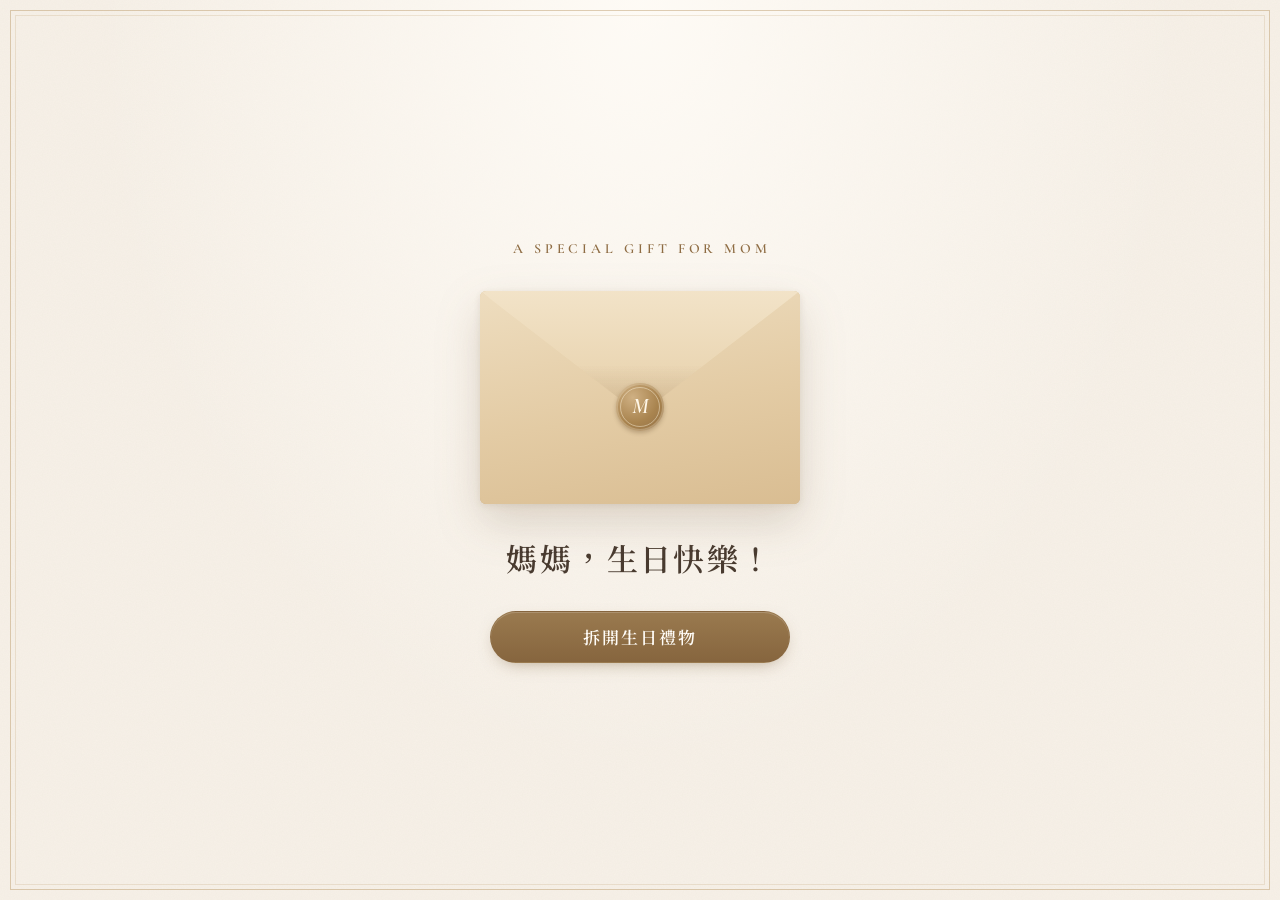
==== index.html @ 08e3bc41 "Mom birthday gift site Co-Authored-By: Claude Opus 5.5 <noreply@anthropic.com>" ====
<!doctype html>
<html lang="zh-Hant-TW">
<head>
  <meta charset="utf-8">
  <meta name="viewport" content="width=device-width, initial-scale=1, viewport-fit=cover">
  <meta name="robots" content="noindex, nofollow">
  <meta name="theme-color" content="#F7F1E8">
  <title>給媽媽的生日禮物</title>
  <meta name="description" content="Steven、Kevin、Nancy 為媽媽準備的生日驚喜，請親手拆開。">
  <meta property="og:type" content="website">
  <meta property="og:title" content="媽媽，生日快樂！">
  <meta property="og:description" content="我們三個準備了一份禮物，請親手拆開。">
  <meta property="og:image" content="https://nancylin071.github.io/mom-birthday-gift/assets/og-cover.png">
  <meta property="og:image:width" content="1200">
  <meta property="og:image:height" content="630">
  <link rel="icon" href="assets/favicon.svg" type="image/svg+xml">
  <link rel="preconnect" href="https://fonts.googleapis.com">
  <link rel="preconnect" href="https://fonts.gstatic.com" crossorigin>
  <link rel="stylesheet" href="https://fonts.googleapis.com/css2?family=Cormorant+Garamond:ital,wght@0,500;0,600;1,500&family=Noto+Serif+TC:wght@400;600;700&display=swap">
  <link rel="stylesheet" href="style.css">
</head>
<body>
  <div class="frame" aria-hidden="true"></div>

  <main class="stage">

    <!-- Scene 1：信封 -->
    <section class="scene scene-envelope is-active" id="scene-envelope" aria-labelledby="t-envelope">
      <p class="eyebrow">A SPECIAL GIFT FOR MOM</p>

      <button type="button" class="envelope" id="envelope" aria-label="拆開生日禮物">
        <span class="env-back"></span>
        <span class="env-letter">
          <span class="env-letter-line">HAPPY BIRTHDAY</span>
          <span class="env-letter-rule"></span>
        </span>
        <span class="env-pocket"></span>
        <span class="env-flap"><span class="env-flap-inner"></span></span>
        <span class="env-seal"><span>M</span></span>
      </button>

      <h1 class="title-zh" id="t-envelope">媽媽，生日快樂！</h1>

      <button type="button" class="btn btn-primary" id="btn-open">拆開生日禮物</button>
    </section>

    <!-- Scene 2：祝福 -->
    <section class="scene scene-letter" id="scene-letter" aria-labelledby="t-letter" hidden>
      <article class="paper letter">
        <span class="corner tl" aria-hidden="true"></span>
        <span class="corner tr" aria-hidden="true"></span>
        <span class="corner bl" aria-hidden="true"></span>
        <span class="corner br" aria-hidden="true"></span>

        <p class="eyebrow small">HAPPY BIRTHDAY</p>
        <h2 class="letter-title" id="t-letter" tabindex="-1">媽媽，生日快樂！</h2>
        <span class="divider" aria-hidden="true"></span>

        <div class="letter-body">
          <p>今年換我們三個來寵妳一下。</p>
          <p><span class="ln">平常總是忙著照顧大家，</span><br><span class="ln">這次也想讓妳好好照顧自己。</span></p>
          <p>不管是想變漂亮，<br>還是想讓自己更健康，<br>都由妳自己決定。</p>
        </div>

        <p class="letter-sign">Steven · Kevin · Nancy</p>
      </article>

      <button type="button" class="btn btn-primary" id="btn-reveal">看看我們準備了什麼</button>
    </section>

    <!-- Scene 3 + 4：禮券 -->
    <section class="scene scene-voucher" id="scene-voucher" aria-labelledby="t-voucher" hidden>
      <article class="paper voucher" id="voucher">
        <span class="voucher-border" aria-hidden="true"></span>
        <span class="corner tl" aria-hidden="true"></span>
        <span class="corner tr" aria-hidden="true"></span>
        <span class="corner bl" aria-hidden="true"></span>
        <span class="corner br" aria-hidden="true"></span>

        <p class="v-en">A GIFT FOR MOM</p>
        <p class="v-occasion">HAPPY BIRTHDAY</p>
        <h2 class="v-title" id="t-voucher" tabindex="-1">媽媽專屬變美基金</h2>

        <p class="v-amount" aria-label="新台幣三萬六千元">
          <span class="v-currency">NT$</span><span class="v-number">36,000</span>
          <span class="v-sheen" aria-hidden="true"></span>
        </p>

        <p class="v-core"><span class="ln">想變漂亮，還是想變健康，</span><br><span class="ln">都由妳決定。</span></p>

        <span class="divider" aria-hidden="true"></span>

        <div class="v-usage">
          <h3>使用方式</h3>
          <p><span class="ln">可用於醫美諮詢、適合的抗老療程、</span><br><span class="ln">專業體重管理，或其他健康保養計畫。</span></p>
          <p><span class="ln">先確認適合的方式，</span><br><span class="ln">再由我們三個負責買單。</span></p>
          <p class="v-nolimit">不限使用日期</p>
        </div>

        <div class="v-sign">
          <p class="v-with">WITH LOVE,</p>
          <p class="v-names">Steven · Kevin · Nancy</p>
        </div>
      </article>

      <div class="actions">
        <button type="button" class="btn btn-primary" id="btn-save">保存生日禮券</button>
        <button type="button" class="btn btn-ghost" id="btn-replay">重新拆一次</button>
      </div>
    </section>
  </main>

  <!-- 保存禮券視窗 -->
  <div class="sheet" id="save-sheet" role="dialog" aria-modal="true" aria-labelledby="t-save" hidden>
    <div class="sheet-backdrop" data-close></div>
    <div class="sheet-panel">
      <h2 class="sheet-title" id="t-save" tabindex="-1">保存生日禮券</h2>
      <p class="sheet-hint" id="save-hint">長按圖片，即可儲存到手機相簿。</p>
      <img class="sheet-img" src="assets/gift-card.png" width="2400" height="1600"
           alt="媽媽專屬變美基金 NT$36,000 生日禮券，Steven、Kevin、Nancy 敬贈">
      <div class="sheet-actions">
        <button type="button" class="btn btn-primary" id="btn-share" hidden>分享或儲存圖片</button>
        <a class="btn btn-ghost" id="btn-download" href="assets/gift-card.png" download="媽媽專屬變美基金-生日禮券.png">下載圖片</a>
        <button type="button" class="btn btn-text" data-close>關閉</button>
      </div>
    </div>
  </div>

  <script src="script.js"></script>
</body>
</html>
---- style.css ----
/* ===== 色票與字型 ===== */
:root {
  --bg: #F7F1E8;
  --paper: #FFFCF7;
  --gold: #B89562;
  --gold-dark: #8E6C43;
  --gold-light: #E6D3B3;
  --text: #493B30;
  --muted: #796A5B;
  --border: #D9C5A8;

  --serif-zh: "Noto Serif TC", "Songti TC", "STSong", "PMingLiU", "MingLiU", serif;
  --serif-en: "Cormorant Garamond", "Didot", "Bodoni 72", "Times New Roman", serif;

  --ease: cubic-bezier(.22, .61, .36, 1);
  --ease-soft: cubic-bezier(.33, 0, .2, 1);

  --gutter: 16px;
  --safe-t: env(safe-area-inset-top, 0px);
  --safe-b: env(safe-area-inset-bottom, 0px);
  --safe-l: env(safe-area-inset-left, 0px);
  --safe-r: env(safe-area-inset-right, 0px);
}

*, *::before, *::after { box-sizing: border-box; }

html { -webkit-text-size-adjust: 100%; text-size-adjust: 100%; }

body {
  margin: 0;
  min-height: 100vh;
  min-height: 100dvh;
  overflow-x: hidden;
  background-color: var(--bg);
  /* 紙張紋理：極淡的雜訊 + 柔光 */
  background-image:
    radial-gradient(ellipse at 50% 0%, rgba(255, 252, 247, .9), rgba(255, 252, 247, 0) 60%),
    url("data:image/svg+xml,%3Csvg xmlns='http://www.w3.org/2000/svg' width='160' height='160'%3E%3Cfilter id='n'%3E%3CfeTurbulence type='fractalNoise' baseFrequency='.85' numOctaves='3' stitchTiles='stitch'/%3E%3CfeColorMatrix values='0 0 0 0 .45 0 0 0 0 .36 0 0 0 0 .25 0 0 0 .06 0'/%3E%3C/filter%3E%3Crect width='100%25' height='100%25' filter='url(%23n)'/%3E%3C/svg%3E");
  color: var(--text);
  font-family: var(--serif-zh);
  line-height: 1.7;
  -webkit-font-smoothing: antialiased;
  -webkit-tap-highlight-color: transparent;
}

p, h1, h2, h3 { margin: 0; }

/* 淡金色外框 */
.frame {
  position: fixed;
  top: calc(var(--safe-t) + 10px);
  bottom: calc(var(--safe-b) + 10px);
  left: calc(var(--safe-l) + 10px);
  right: calc(var(--safe-r) + 10px);
  border: 1px solid rgba(184, 149, 98, .45);
  pointer-events: none;
  z-index: 0;
}
.frame::after {
  content: "";
  position: absolute;
  inset: 4px;
  border: 1px solid rgba(184, 149, 98, .2);
}

/* ===== 舞台與場景 ===== */
.stage {
  position: relative;
  z-index: 1;
  min-height: 100vh;
  min-height: 100dvh;
  display: grid;
  place-items: center;
  padding:
    calc(var(--safe-t) + 40px)
    calc(var(--safe-r) + var(--gutter) + 6px)
    calc(var(--safe-b) + 40px)
    calc(var(--safe-l) + var(--gutter) + 6px);
}

.scene {
  width: 100%;
  max-width: 400px;
  display: flex;
  flex-direction: column;
  align-items: center;
  text-align: center;
  opacity: 0;
  transform: translateY(14px);
  transition: opacity .6s var(--ease), transform .7s var(--ease);
}
.scene.is-active { opacity: 1; transform: none; }
.scene[hidden] { display: none; }

/* ===== 文字元素 ===== */
.eyebrow {
  font-family: var(--serif-en);
  font-weight: 600;
  font-size: 14px;
  letter-spacing: .28em;
  color: var(--gold-dark);
  padding-left: .28em; /* 補回字距造成的偏移 */
}
.eyebrow.small { font-size: 12px; letter-spacing: .32em; }

.title-zh {
  font-weight: 600;
  font-size: clamp(25px, 7.4vw, 31px);
  letter-spacing: .08em;
  color: var(--text);
  margin-top: 28px;
}

.divider {
  display: block;
  width: 64px;
  height: 9px;
  margin: 18px auto;
  background:
    linear-gradient(var(--gold), var(--gold)) center / 100% 1px no-repeat;
  position: relative;
}
.divider::after {
  content: "";
  position: absolute;
  left: 50%;
  top: 50%;
  width: 6px;
  height: 6px;
  background: var(--paper);
  border: 1px solid var(--gold);
  transform: translate(-50%, -50%) rotate(45deg);
}

/* ===== 按鈕 ===== */
.btn {
  appearance: none;
  -webkit-appearance: none;
  display: inline-flex;
  align-items: center;
  justify-content: center;
  width: 100%;
  max-width: 300px;
  min-height: 52px;
  padding: 12px 28px;
  border-radius: 999px;
  border: 1px solid transparent;
  font-family: var(--serif-zh);
  font-size: 17px;
  font-weight: 600;
  letter-spacing: .12em;
  text-decoration: none;
  cursor: pointer;
  touch-action: manipulation;
  transition: transform .2s var(--ease), box-shadow .3s var(--ease), background-color .3s, opacity .3s;
}
.btn:active { transform: scale(.98); }
.btn:focus-visible { outline: 2px solid var(--gold-dark); outline-offset: 3px; }

.btn-primary {
  color: #FFFCF7;
  background: linear-gradient(180deg, #9A7A4F 0%, #86653E 100%);
  box-shadow: 0 6px 18px -8px rgba(110, 80, 40, .55), inset 0 1px 0 rgba(255, 255, 255, .18);
}
.btn-primary:hover { box-shadow: 0 10px 24px -10px rgba(110, 80, 40, .6), inset 0 1px 0 rgba(255, 255, 255, .22); }

.btn-ghost {
  color: var(--gold-dark);
  background: rgba(255, 252, 247, .6);
  border-color: var(--border);
}
.btn-ghost:hover { background: var(--paper); }

.btn-text {
  color: var(--muted);
  background: none;
  min-height: 44px;
  font-weight: 400;
}

.btn[disabled] { opacity: .5; pointer-events: none; }

/* ===== Scene 1：信封 ===== */
.scene-envelope .eyebrow { margin-bottom: 30px; }
.scene-envelope .btn { margin-top: 26px; }

.envelope {
  --w: min(76vw, 320px);
  appearance: none;
  -webkit-appearance: none;
  position: relative;
  display: block;
  width: var(--w);
  height: calc(var(--w) / 1.5);
  padding: 0;
  border: 0;
  background: none;
  cursor: pointer;
  perspective: 1200px;
  touch-action: manipulation;
  filter: drop-shadow(0 18px 22px rgba(110, 82, 48, .18)) drop-shadow(0 2px 3px rgba(110, 82, 48, .12));
  transition: transform .5s var(--ease);
}
.envelope:focus-visible { outline: 2px solid var(--gold-dark); outline-offset: 8px; border-radius: 6px; }
@media (hover: hover) {
  .envelope:not(.is-open):hover { transform: translateY(-3px); }
}

.envelope > span { position: absolute; display: block; }

.env-back {
  inset: 0;
  border-radius: 6px;
  background: linear-gradient(180deg, #D8BF97, #CDB088);
  z-index: 1;
}

.env-letter {
  left: 7%;
  right: 7%;
  top: 7%;
  height: 86%;
  border-radius: 4px;
  background: var(--paper);
  border: 1px solid #EADCC6;
  z-index: 2;
  display: flex !important;
  flex-direction: column;
  align-items: center;
  padding-top: 11%;
  transition: transform 1.1s var(--ease-soft);
}
.env-letter-line {
  font-family: var(--serif-en);
  font-weight: 600;
  font-size: calc(var(--w) * .045);
  letter-spacing: .3em;
  color: var(--gold-dark);
}
.env-letter-rule {
  width: 30%;
  height: 1px;
  margin-top: 8px;
  background: var(--gold);
  opacity: .6;
}

.env-pocket {
  inset: 0;
  border-radius: 6px;
  z-index: 3;
  background: linear-gradient(170deg, #EEDDBF 0%, #E3CBA4 55%, #D9BD92 100%);
  clip-path: polygon(0 0, 50% 54%, 100% 0, 100% 100%, 0 100%);
}
/* 口袋的細金線 */
.env-pocket::before {
  content: "";
  position: absolute;
  inset: 0;
  background:
    linear-gradient(to top right, transparent calc(50% - .6px), rgba(142, 108, 67, .35) 50%, transparent calc(50% + .6px)) left bottom / 50% 100% no-repeat,
    linear-gradient(to top left, transparent calc(50% - .6px), rgba(142, 108, 67, .35) 50%, transparent calc(50% + .6px)) right bottom / 50% 100% no-repeat;
  opacity: .0;
}

.env-flap {
  left: 0;
  right: 0;
  top: 0;
  height: 58%;
  z-index: 4;
  transform-origin: 50% 0;
  transform: rotateX(0deg);
  transform-style: preserve-3d;
  transition: transform .9s var(--ease-soft);
}
.env-flap-inner {
  position: absolute;
  inset: 0;
  background: linear-gradient(180deg, #F2E3C8 0%, #E6CFA8 100%);
  clip-path: polygon(0 0, 100% 0, 50% 100%);
  border-radius: 6px 6px 0 0;
}
.env-flap::after {
  /* 上蓋邊緣的金線 */
  content: "";
  position: absolute;
  inset: 0;
  background: linear-gradient(180deg, rgba(184, 149, 98, 0) 60%, rgba(142, 108, 67, .28) 100%);
  clip-path: polygon(0 0, 100% 0, 50% 100%);
}

.env-seal {
  left: 50%;
  top: 58%;
  width: calc(var(--w) * .15);
  height: calc(var(--w) * .15);
  margin-left: calc(var(--w) * -.075);
  margin-top: calc(var(--w) * -.1);
  border-radius: 50%;
  z-index: 5;
  display: grid !important;
  place-items: center;
  background: radial-gradient(circle at 35% 30%, #CFB083 0%, #A9844F 55%, #8E6C43 100%);
  box-shadow: 0 2px 4px rgba(90, 64, 34, .3), inset 0 0 0 2px rgba(255, 245, 225, .25);
  transition: opacity .35s var(--ease), transform .35s var(--ease);
}
.env-seal span {
  font-family: var(--serif-en);
  font-style: italic;
  font-weight: 600;
  font-size: calc(var(--w) * .07);
  line-height: 1;
  color: #FFF7E8;
}
.env-seal::before {
  content: "";
  position: absolute;
  inset: 4px;
  border-radius: 50%;
  border: 1px solid rgba(255, 245, 225, .45);
}

/* 開啟狀態 */
.envelope.is-open { cursor: default; }
.envelope.is-open .env-seal { opacity: 0; transform: scale(.9); }
.envelope.is-open .env-flap { transform: rotateX(180deg); }
.envelope.is-lifting .env-flap { z-index: 1; }
.envelope.is-lifting .env-letter { transform: translateY(-58%); }

.scene-envelope.is-leaving .eyebrow,
.scene-envelope.is-leaving .title-zh,
.scene-envelope.is-leaving .btn { opacity: 0; transition: opacity .4s var(--ease); }

/* ===== 紙卡共用 ===== */
.paper {
  position: relative;
  width: 100%;
  background: var(--paper);
  border: 1px solid var(--border);
  border-radius: 4px;
  box-shadow:
    0 24px 40px -24px rgba(110, 82, 48, .35),
    0 2px 6px rgba(110, 82, 48, .06);
}
.corner {
  position: absolute;
  width: 16px;
  height: 16px;
  border-color: var(--gold);
  border-style: solid;
  border-width: 0;
}
.corner.tl { top: 10px; left: 10px; border-top-width: 1px; border-left-width: 1px; }
.corner.tr { top: 10px; right: 10px; border-top-width: 1px; border-right-width: 1px; }
.corner.bl { bottom: 10px; left: 10px; border-bottom-width: 1px; border-left-width: 1px; }
.corner.br { bottom: 10px; right: 10px; border-bottom-width: 1px; border-right-width: 1px; }

/* ===== Scene 2：祝福卡 ===== */
.letter {
  padding: 40px 24px 34px;
}
.letter-title {
  margin-top: 14px;
  font-size: clamp(23px, 6.6vw, 28px);
  font-weight: 600;
  letter-spacing: .08em;
  outline: none;
}
.letter-body {
  font-size: clamp(16px, 4.7vw, 18px);
  line-height: 2;
  color: var(--text);
}
.letter-body p + p { margin-top: 1.1em; }
.letter-sign {
  margin-top: 26px;
  font-family: var(--serif-en);
  font-style: italic;
  font-size: 19px;
  color: var(--gold-dark);
  letter-spacing: .04em;
}
.scene-letter .btn { margin-top: 28px; }

/* 祝福卡內文依序淡入，讓媽媽慢慢讀 */
.scene-letter .letter > * { opacity: 0; transform: translateY(8px); }
.scene-letter.is-active .letter > * {
  opacity: 1;
  transform: none;
  transition: opacity .9s var(--ease), transform .9s var(--ease);
}
.scene-letter.is-active .letter > .corner { transition-delay: .1s; }
.scene-letter.is-active .letter > .eyebrow { transition-delay: .25s; }
.scene-letter.is-active .letter > .letter-title { transition-delay: .4s; }
.scene-letter.is-active .letter > .divider { transition-delay: .55s; }
.scene-letter.is-active .letter > .letter-body { transition-delay: .8s; }
.scene-letter.is-active .letter > .letter-sign { transition-delay: 1.3s; }
.scene-letter .btn { opacity: 0; transition: opacity .8s var(--ease) 1.6s; }
.scene-letter.is-active .btn { opacity: 1; }

/* ===== Scene 3：禮券 ===== */
.voucher {
  padding: 46px clamp(18px, 6vw, 28px) 40px;
  overflow: hidden;
  background:
    radial-gradient(ellipse at 50% 0%, rgba(230, 211, 179, .28), rgba(230, 211, 179, 0) 55%),
    var(--paper);
}
.voucher-border {
  position: absolute;
  inset: 8px;
  border: 1px solid rgba(184, 149, 98, .55);
  pointer-events: none;
}
.voucher-border::after {
  content: "";
  position: absolute;
  inset: 3px;
  border: 1px solid rgba(184, 149, 98, .25);
}
.voucher .corner { width: 22px; height: 22px; }
.voucher .corner.tl { top: 16px; left: 16px; }
.voucher .corner.tr { top: 16px; right: 16px; }
.voucher .corner.bl { bottom: 16px; left: 16px; }
.voucher .corner.br { bottom: 16px; right: 16px; }

.v-en {
  font-family: var(--serif-en);
  font-weight: 600;
  font-size: clamp(20px, 6.4vw, 28px);
  letter-spacing: .12em;
  color: var(--text);
  padding-left: .12em;
  white-space: nowrap;
  line-height: 1.2;
}
.v-occasion {
  margin-top: 8px;
  font-family: var(--serif-en);
  font-weight: 600;
  font-size: 12px;
  letter-spacing: .4em;
  padding-left: .4em;
  color: var(--gold-dark);
}
.v-title {
  margin-top: 22px;
  font-size: clamp(21px, 6.2vw, 26px);
  font-weight: 700;
  letter-spacing: .14em;
  padding-left: .14em;
  color: var(--text);
  outline: none;
}

.v-amount {
  position: relative;
  display: inline-flex;
  align-items: baseline;
  justify-content: center;
  margin-top: 14px;
  padding: 2px 6px;
  font-family: var(--serif-en);
  font-weight: 600;
  color: var(--gold-dark);
  line-height: 1.1;
  overflow: hidden;
  white-space: nowrap;
}
.v-currency {
  font-size: clamp(20px, 6vw, 26px);
  letter-spacing: .04em;
  margin-right: 4px;
}
.v-number {
  font-size: clamp(52px, 16vw, 68px);
  letter-spacing: .01em;
  font-variant-numeric: lining-nums;
  font-feature-settings: "lnum" 1;
}
.v-sheen {
  position: absolute;
  top: 0;
  bottom: 0;
  left: -60%;
  width: 45%;
  background: linear-gradient(100deg, rgba(255, 252, 247, 0) 0%, rgba(255, 248, 230, .75) 50%, rgba(255, 252, 247, 0) 100%);
  transform: skewX(-18deg);
  pointer-events: none;
  opacity: 0;
}

.v-core {
  margin-top: 16px;
  font-size: clamp(16px, 4.6vw, 18px);
  font-weight: 600;
  line-height: 1.85;
  color: var(--text);
}

.v-usage {
  font-size: clamp(12.5px, 4vw, 15px);
  line-height: 1.9;
  color: var(--muted);
}
.v-usage h3 {
  font-size: 13px;
  font-weight: 600;
  letter-spacing: .3em;
  padding-left: .3em;
  color: var(--gold-dark);
  margin-bottom: 8px;
}
.v-usage p + p { margin-top: .7em; }
.ln { display: inline-block; }
.v-nolimit {
  display: inline-block;
  margin-top: 1em !important;
  padding: 3px 16px;
  border: 1px solid var(--border);
  border-radius: 999px;
  color: var(--gold-dark);
  font-weight: 600;
  letter-spacing: .14em;
}

.v-sign { margin-top: 26px; }
.v-with {
  font-family: var(--serif-en);
  font-weight: 600;
  font-size: 12px;
  letter-spacing: .36em;
  padding-left: .36em;
  color: var(--gold-dark);
}
.v-names {
  margin-top: 4px;
  font-family: var(--serif-en);
  font-style: italic;
  font-weight: 500;
  font-size: clamp(20px, 6vw, 24px);
  color: var(--text);
  letter-spacing: .03em;
}

/* 揭曉節奏：卡片 → 標題 → 金額 → 光澤 → 其他 */
.scene-voucher .voucher { opacity: 0; transform: translateY(16px) scale(.985); }
.scene-voucher .voucher > :not(.voucher-border):not(.corner) { opacity: 0; transform: translateY(6px); }
.scene-voucher .v-amount { transform: scale(.96) !important; }

.scene-voucher.is-active .voucher {
  opacity: 1; transform: none;
  transition: opacity 1s var(--ease), transform 1.1s var(--ease);
}
.scene-voucher.is-active .voucher > :not(.voucher-border):not(.corner) {
  opacity: 1; transform: none;
  transition: opacity .9s var(--ease), transform .9s var(--ease);
}
.scene-voucher.is-active .v-en { transition-delay: .35s !important; }
.scene-voucher.is-active .v-occasion { transition-delay: .5s !important; }
.scene-voucher.is-active .v-title { transition-delay: .7s !important; }
.scene-voucher.is-active .v-amount {
  transform: none !important;
  transition: opacity 1.2s var(--ease) 1.25s, transform 1.4s var(--ease) 1.25s !important;
}
.scene-voucher.is-active .v-sheen { animation: sheen 1.6s var(--ease-soft) 2.4s 1 both; }
.scene-voucher.is-active .v-core { transition-delay: 2s !important; }
.scene-voucher.is-active .divider { transition-delay: 2.2s !important; }
.scene-voucher.is-active .v-usage { transition-delay: 2.35s !important; }
.scene-voucher.is-active .v-sign { transition-delay: 2.55s !important; }

@keyframes sheen {
  0% { left: -60%; opacity: 0; }
  15% { opacity: 1; }
  85% { opacity: 1; }
  100% { left: 120%; opacity: 0; }
}

.actions {
  width: 100%;
  margin-top: 28px;
  display: flex;
  flex-direction: column;
  align-items: center;
  gap: 12px;
  opacity: 0;
}
.scene-voucher.is-active .actions { opacity: 1; transition: opacity .8s var(--ease) 2.9s; }

/* ===== 保存視窗 ===== */
.sheet {
  position: fixed;
  inset: 0;
  z-index: 50;
  display: flex;
  align-items: flex-end;
  justify-content: center;
}
.sheet[hidden] { display: none; }
.sheet-backdrop {
  position: absolute;
  inset: 0;
  background: rgba(60, 46, 34, .45);
  opacity: 0;
  transition: opacity .35s var(--ease);
}
.sheet-panel {
  position: relative;
  width: 100%;
  max-width: 520px;
  max-height: 92vh;
  max-height: 92dvh;
  overflow-y: auto;
  -webkit-overflow-scrolling: touch;
  background: var(--paper);
  border-radius: 18px 18px 0 0;
  padding: 24px calc(var(--gutter) + var(--safe-r)) calc(18px + var(--safe-b)) calc(var(--gutter) + var(--safe-l));
  text-align: center;
  transform: translateY(24px);
  opacity: 0;
  transition: transform .45s var(--ease), opacity .35s var(--ease);
}
.sheet.is-open .sheet-backdrop { opacity: 1; }
.sheet.is-open .sheet-panel { transform: none; opacity: 1; }

.sheet-title {
  font-size: 20px;
  font-weight: 600;
  letter-spacing: .1em;
  outline: none;
}
.sheet-hint {
  margin-top: 6px;
  font-size: 14.5px;
  color: var(--muted);
}
.sheet-img {
  display: block;
  width: 100%;
  height: auto;
  margin: 16px 0 18px;
  border: 1px solid var(--border);
  border-radius: 4px;
  box-shadow: 0 10px 24px -14px rgba(110, 82, 48, .45);
  -webkit-touch-callout: default;
  user-select: auto;
}
.sheet-actions {
  display: flex;
  flex-direction: column;
  align-items: center;
  gap: 10px;
}

@media (min-width: 600px) {
  .sheet { align-items: center; }
  .sheet-panel { border-radius: 14px; }
}

/* ===== 減少動態效果 ===== */
@media (prefers-reduced-motion: reduce) {
  *, *::before, *::after {
    animation-duration: .01ms !important;
    animation-delay: 0s !important;
    animation-iteration-count: 1 !important;
    transition-duration: .01ms !important;
    transition-delay: 0s !important;
  }
  .scene-voucher.is-active .v-sheen { animation: none; }
  #scene-voucher.is-active *,
  #scene-voucher.is-active .v-amount {
    transition-duration: .01ms !important;
    transition-delay: 0s !important;
  }
}
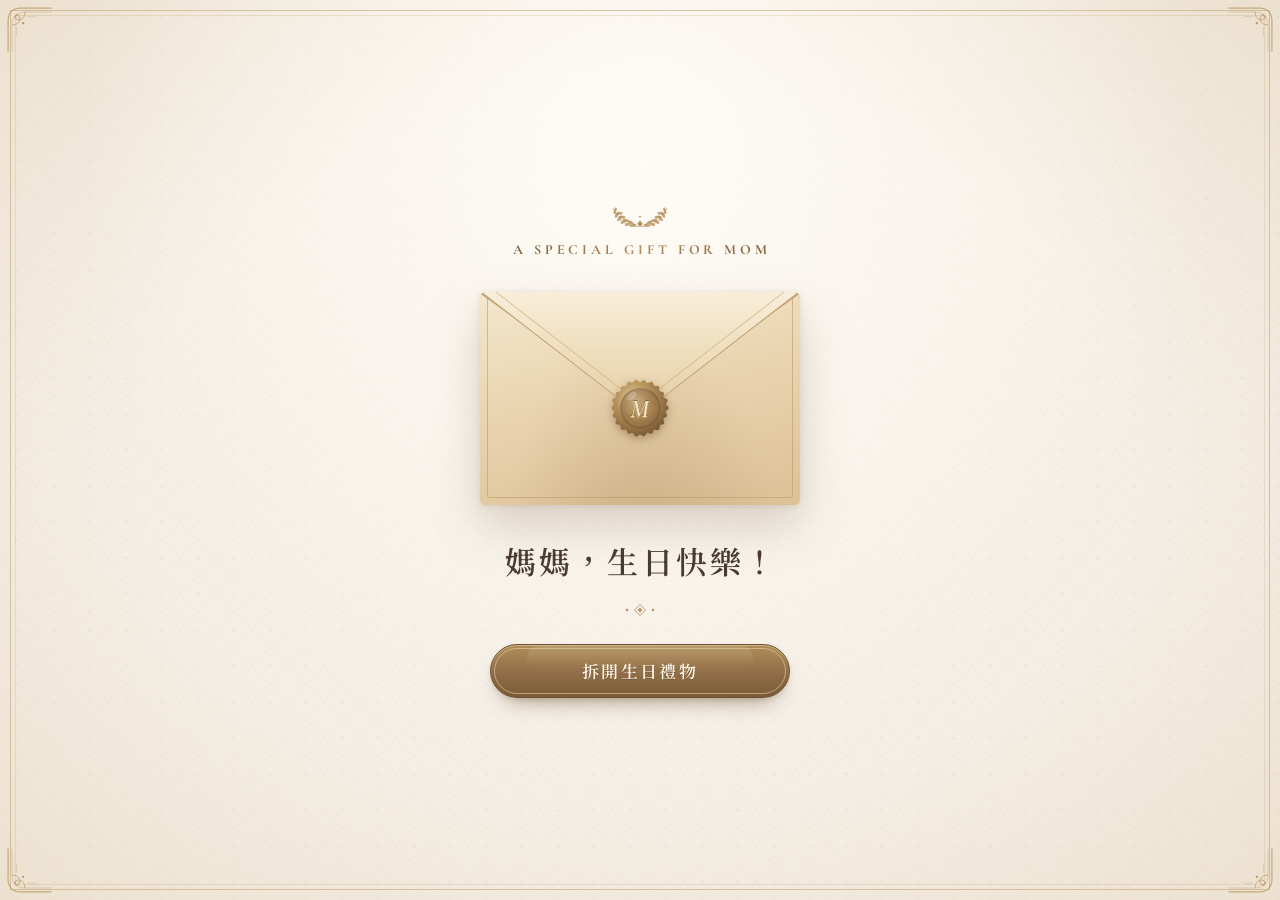
==== commit 8d4c1840: "Richer gold-foil styling, ornaments, wax seal and lined envelope Co-Authored-By: Claude Opus 5.5 <no" ====
--- a/index.html
+++ b/index.html
@@ -16,43 +16,53 @@
   <link rel="icon" href="assets/favicon.svg" type="image/svg+xml">
   <link rel="preconnect" href="https://fonts.googleapis.com">
   <link rel="preconnect" href="https://fonts.gstatic.com" crossorigin>
-  <link rel="stylesheet" href="https://fonts.googleapis.com/css2?family=Cormorant+Garamond:ital,wght@0,500;0,600;1,500&family=Noto+Serif+TC:wght@400;600;700&display=swap">
+  <link rel="stylesheet" href="https://fonts.googleapis.com/css2?family=Cormorant+Garamond:ital,wght@0,500;0,600;0,700;1,500;1,600&family=Noto+Serif+TC:wght@400;600;700&display=swap">
   <link rel="stylesheet" href="style.css">
 </head>
 <body>
-  <div class="frame" aria-hidden="true"></div>
+  <div class="frame" aria-hidden="true">
+    <span class="fc tl"></span><span class="fc tr"></span><span class="fc bl"></span><span class="fc br"></span>
+  </div>
 
   <main class="stage">
 
     <!-- Scene 1：信封 -->
     <section class="scene scene-envelope is-active" id="scene-envelope" aria-labelledby="t-envelope">
-      <p class="eyebrow">A SPECIAL GIFT FOR MOM</p>
+      <img class="crest" src="assets/crest.svg" alt="" width="120" height="40">
+      <p class="eyebrow foil-dark">A SPECIAL GIFT FOR MOM</p>
 
       <button type="button" class="envelope" id="envelope" aria-label="拆開生日禮物">
         <span class="env-back"></span>
         <span class="env-letter">
+          <img class="env-letter-crest" src="assets/crest.svg" alt="" width="120" height="40">
           <span class="env-letter-line">HAPPY BIRTHDAY</span>
           <span class="env-letter-rule"></span>
         </span>
         <span class="env-pocket"></span>
-        <span class="env-flap"><span class="env-flap-inner"></span></span>
-        <span class="env-seal"><span>M</span></span>
+        <span class="env-flap">
+          <span class="env-flap-face"></span>
+          <span class="env-flap-lining"></span>
+        </span>
+        <span class="env-seal"><span class="env-seal-m">M</span></span>
       </button>
 
       <h1 class="title-zh" id="t-envelope">媽媽，生日快樂！</h1>
+      <span class="divider" aria-hidden="true"></span>
 
-      <button type="button" class="btn btn-primary" id="btn-open">拆開生日禮物</button>
+      <button type="button" class="btn btn-primary" id="btn-open"><span>拆開生日禮物</span></button>
     </section>
 
     <!-- Scene 2：祝福 -->
     <section class="scene scene-letter" id="scene-letter" aria-labelledby="t-letter" hidden>
       <article class="paper letter">
+        <span class="paper-rule" aria-hidden="true"></span>
         <span class="corner tl" aria-hidden="true"></span>
         <span class="corner tr" aria-hidden="true"></span>
         <span class="corner bl" aria-hidden="true"></span>
         <span class="corner br" aria-hidden="true"></span>
 
-        <p class="eyebrow small">HAPPY BIRTHDAY</p>
+        <img class="crest" src="assets/crest.svg" alt="" width="120" height="40">
+        <p class="eyebrow small foil-dark">HAPPY BIRTHDAY</p>
         <h2 class="letter-title" id="t-letter" tabindex="-1">媽媽，生日快樂！</h2>
         <span class="divider" aria-hidden="true"></span>
 
@@ -62,10 +72,10 @@
           <p>不管是想變漂亮，<br>還是想讓自己更健康，<br>都由妳自己決定。</p>
         </div>
 
-        <p class="letter-sign">Steven · Kevin · Nancy</p>
+        <p class="letter-sign foil-dark">Steven · Kevin · Nancy</p>
       </article>
 
-      <button type="button" class="btn btn-primary" id="btn-reveal">看看我們準備了什麼</button>
+      <button type="button" class="btn btn-primary" id="btn-reveal"><span>看看我們準備了什麼</span></button>
     </section>
 
     <!-- Scene 3 + 4：禮券 -->
@@ -77,13 +87,14 @@
         <span class="corner bl" aria-hidden="true"></span>
         <span class="corner br" aria-hidden="true"></span>
 
-        <p class="v-en">A GIFT FOR MOM</p>
+        <img class="crest v-crest" src="assets/crest.svg" alt="" width="120" height="40">
+        <p class="v-en foil-dark">A GIFT FOR MOM</p>
         <p class="v-occasion">HAPPY BIRTHDAY</p>
         <h2 class="v-title" id="t-voucher" tabindex="-1">媽媽專屬變美基金</h2>
 
         <p class="v-amount" aria-label="新台幣三萬六千元">
-          <span class="v-currency">NT$</span><span class="v-number">36,000</span>
-          <span class="v-sheen" aria-hidden="true"></span>
+          <span class="v-currency foil">NT$</span><span class="v-number foil">36,000</span>
+          <span class="dust" aria-hidden="true"></span>
         </p>
 
         <p class="v-core"><span class="ln">想變漂亮，還是想變健康，</span><br><span class="ln">都由妳決定。</span></p>
@@ -99,12 +110,12 @@
 
         <div class="v-sign">
           <p class="v-with">WITH LOVE,</p>
-          <p class="v-names">Steven · Kevin · Nancy</p>
+          <p class="v-names foil-dark">Steven · Kevin · Nancy</p>
         </div>
       </article>
 
       <div class="actions">
-        <button type="button" class="btn btn-primary" id="btn-save">保存生日禮券</button>
+        <button type="button" class="btn btn-primary" id="btn-save"><span>保存生日禮券</span></button>
         <button type="button" class="btn btn-ghost" id="btn-replay">重新拆一次</button>
       </div>
     </section>
@@ -119,7 +130,7 @@
       <img class="sheet-img" src="assets/gift-card.png" width="2400" height="1600"
            alt="媽媽專屬變美基金 NT$36,000 生日禮券，Steven、Kevin、Nancy 敬贈">
       <div class="sheet-actions">
-        <button type="button" class="btn btn-primary" id="btn-share" hidden>分享或儲存圖片</button>
+        <button type="button" class="btn btn-primary" id="btn-share" hidden><span>分享或儲存圖片</span></button>
         <a class="btn btn-ghost" id="btn-download" href="assets/gift-card.png" download="媽媽專屬變美基金-生日禮券.png">下載圖片</a>
         <button type="button" class="btn btn-text" data-close>關閉</button>
       </div>
--- a/style.css
+++ b/style.css
@@ -4,10 +4,15 @@
   --paper: #FFFCF7;
   --gold: #B89562;
   --gold-dark: #8E6C43;
+  --gold-deep: #6F5230;
   --gold-light: #E6D3B3;
   --text: #493B30;
   --muted: #796A5B;
   --border: #D9C5A8;
+
+  /* 金箔：亮面給大字，深面給小字 */
+  --foil-bright: linear-gradient(100deg, #7A5A33 0%, #A9844F 16%, #DFC38E 31%, #C49E63 45%, #8E6C43 60%, #D9BE8C 78%, #8A693F 100%);
+  --foil-deep: linear-gradient(100deg, #5E4428 0%, #8E6C43 28%, #B08A55 50%, #8E6C43 72%, #5E4428 100%);
 
   --serif-zh: "Noto Serif TC", "Songti TC", "STSong", "PMingLiU", "MingLiU", serif;
   --serif-en: "Cormorant Garamond", "Didot", "Bodoni 72", "Times New Roman", serif;
@@ -32,10 +37,13 @@
   min-height: 100dvh;
   overflow-x: hidden;
   background-color: var(--bg);
-  /* 紙張紋理：極淡的雜訊 + 柔光 */
   background-image:
-    radial-gradient(ellipse at 50% 0%, rgba(255, 252, 247, .9), rgba(255, 252, 247, 0) 60%),
+    radial-gradient(ellipse at 50% 18%, rgba(255, 252, 247, .95) 0%, rgba(255, 252, 247, 0) 62%),
+    radial-gradient(ellipse at 50% 50%, rgba(247, 241, 232, 0) 55%, rgba(214, 190, 150, .28) 100%),
+    url("assets/lattice.svg"),
     url("data:image/svg+xml,%3Csvg xmlns='http://www.w3.org/2000/svg' width='160' height='160'%3E%3Cfilter id='n'%3E%3CfeTurbulence type='fractalNoise' baseFrequency='.85' numOctaves='3' stitchTiles='stitch'/%3E%3CfeColorMatrix values='0 0 0 0 .45 0 0 0 0 .36 0 0 0 0 .25 0 0 0 .06 0'/%3E%3C/filter%3E%3Crect width='100%25' height='100%25' filter='url(%23n)'/%3E%3C/svg%3E");
+  background-size: auto, auto, 36px 36px, 160px 160px;
+  background-attachment: fixed, fixed, scroll, scroll;
   color: var(--text);
   font-family: var(--serif-zh);
   line-height: 1.7;
@@ -44,15 +52,28 @@
 }
 
 p, h1, h2, h3 { margin: 0; }
-
-/* 淡金色外框 */
+img { max-width: 100%; }
+
+/* 金箔文字 */
+@supports ((-webkit-background-clip: text) or (background-clip: text)) {
+  .foil, .foil-dark {
+    -webkit-background-clip: text;
+    background-clip: text;
+    color: transparent;
+    -webkit-text-fill-color: transparent;
+  }
+  .foil { background-image: var(--foil-bright); background-size: 220% 100%; background-position: 30% 0; }
+  .foil-dark { background-image: var(--foil-deep); background-size: 160% 100%; background-position: 50% 0; }
+}
+
+/* ===== 頁面外框 ===== */
 .frame {
   position: fixed;
   top: calc(var(--safe-t) + 10px);
   bottom: calc(var(--safe-b) + 10px);
   left: calc(var(--safe-l) + 10px);
   right: calc(var(--safe-r) + 10px);
-  border: 1px solid rgba(184, 149, 98, .45);
+  border: 1px solid rgba(184, 149, 98, .5);
   pointer-events: none;
   z-index: 0;
 }
@@ -60,8 +81,18 @@
   content: "";
   position: absolute;
   inset: 4px;
-  border: 1px solid rgba(184, 149, 98, .2);
-}
+  border: 1px solid rgba(184, 149, 98, .22);
+}
+.fc {
+  position: absolute;
+  width: 46px;
+  height: 46px;
+  background: url("assets/corner.svg") center / contain no-repeat;
+}
+.fc.tl { top: -4px; left: -4px; }
+.fc.tr { top: -4px; right: -4px; transform: scaleX(-1); }
+.fc.bl { bottom: -4px; left: -4px; transform: scaleY(-1); }
+.fc.br { bottom: -4px; right: -4px; transform: scale(-1, -1); }
 
 /* ===== 舞台與場景 ===== */
 .stage {
@@ -72,9 +103,9 @@
   display: grid;
   place-items: center;
   padding:
-    calc(var(--safe-t) + 40px)
+    calc(var(--safe-t) + 44px)
     calc(var(--safe-r) + var(--gutter) + 6px)
-    calc(var(--safe-b) + 40px)
+    calc(var(--safe-b) + 44px)
     calc(var(--safe-l) + var(--gutter) + 6px);
 }
 
@@ -92,84 +123,111 @@
 .scene.is-active { opacity: 1; transform: none; }
 .scene[hidden] { display: none; }
 
-/* ===== 文字元素 ===== */
+/* ===== 文字與裝飾 ===== */
+.crest {
+  display: block;
+  width: 84px;
+  height: auto;
+  margin: 0 auto 8px;
+}
+
 .eyebrow {
   font-family: var(--serif-en);
-  font-weight: 600;
+  font-weight: 700;
   font-size: 14px;
   letter-spacing: .28em;
   color: var(--gold-dark);
-  padding-left: .28em; /* 補回字距造成的偏移 */
-}
-.eyebrow.small { font-size: 12px; letter-spacing: .32em; }
+  padding-left: .28em;
+}
+.eyebrow.small { font-size: 12px; letter-spacing: .34em; padding-left: .34em; }
 
 .title-zh {
   font-weight: 600;
   font-size: clamp(25px, 7.4vw, 31px);
-  letter-spacing: .08em;
+  letter-spacing: .1em;
+  padding-left: .1em;
   color: var(--text);
-  margin-top: 28px;
+  margin-top: 30px;
 }
 
 .divider {
   display: block;
-  width: 64px;
-  height: 9px;
+  width: 160px;
+  height: 16px;
   margin: 18px auto;
-  background:
-    linear-gradient(var(--gold), var(--gold)) center / 100% 1px no-repeat;
-  position: relative;
-}
-.divider::after {
-  content: "";
-  position: absolute;
-  left: 50%;
-  top: 50%;
-  width: 6px;
-  height: 6px;
-  background: var(--paper);
-  border: 1px solid var(--gold);
-  transform: translate(-50%, -50%) rotate(45deg);
-}
+  background: url("assets/divider.svg") center / contain no-repeat;
+}
+
+.ln { display: inline-block; }
 
 /* ===== 按鈕 ===== */
 .btn {
   appearance: none;
   -webkit-appearance: none;
+  position: relative;
   display: inline-flex;
   align-items: center;
   justify-content: center;
   width: 100%;
   max-width: 300px;
-  min-height: 52px;
+  min-height: 54px;
   padding: 12px 28px;
   border-radius: 999px;
   border: 1px solid transparent;
   font-family: var(--serif-zh);
   font-size: 17px;
   font-weight: 600;
-  letter-spacing: .12em;
+  letter-spacing: .14em;
   text-decoration: none;
   cursor: pointer;
   touch-action: manipulation;
-  transition: transform .2s var(--ease), box-shadow .3s var(--ease), background-color .3s, opacity .3s;
-}
+  transition: transform .2s var(--ease), box-shadow .3s var(--ease), filter .3s, opacity .3s;
+}
+.btn > span { position: relative; z-index: 1; }
 .btn:active { transform: scale(.98); }
-.btn:focus-visible { outline: 2px solid var(--gold-dark); outline-offset: 3px; }
+.btn:focus-visible { outline: 2px solid var(--gold-dark); outline-offset: 4px; }
 
 .btn-primary {
-  color: #FFFCF7;
-  background: linear-gradient(180deg, #9A7A4F 0%, #86653E 100%);
-  box-shadow: 0 6px 18px -8px rgba(110, 80, 40, .55), inset 0 1px 0 rgba(255, 255, 255, .18);
-}
-.btn-primary:hover { box-shadow: 0 10px 24px -10px rgba(110, 80, 40, .6), inset 0 1px 0 rgba(255, 255, 255, .22); }
+  color: #FFF8EA;
+  background: linear-gradient(180deg, #B08E59 0%, #93714A 48%, #7A5B35 100%);
+  border-color: var(--gold-deep);
+  text-shadow: 0 1px 0 rgba(70, 50, 28, .35);
+  box-shadow:
+    0 12px 24px -14px rgba(94, 68, 40, .75),
+    0 2px 4px rgba(94, 68, 40, .12),
+    inset 0 1px 0 rgba(255, 240, 210, .4);
+}
+.btn-primary::before {
+  content: "";
+  position: absolute;
+  inset: 3px;
+  border-radius: inherit;
+  border: 1px solid rgba(243, 226, 188, .5);
+  pointer-events: none;
+}
+.btn-primary::after {
+  /* 上緣柔光 */
+  content: "";
+  position: absolute;
+  left: 12%;
+  right: 12%;
+  top: 1px;
+  height: 45%;
+  border-radius: 999px;
+  background: linear-gradient(180deg, rgba(255, 245, 222, .13), rgba(255, 245, 222, 0));
+  pointer-events: none;
+}
+@media (hover: hover) {
+  .btn-primary:hover { filter: brightness(1.05); box-shadow: 0 14px 28px -14px rgba(94, 68, 40, .8), inset 0 1px 0 rgba(255, 240, 210, .45); }
+}
 
 .btn-ghost {
   color: var(--gold-dark);
-  background: rgba(255, 252, 247, .6);
+  background: rgba(255, 252, 247, .7);
   border-color: var(--border);
-}
-.btn-ghost:hover { background: var(--paper); }
+  box-shadow: inset 0 0 0 3px rgba(255, 252, 247, .9), inset 0 0 0 4px rgba(184, 149, 98, .25);
+}
+@media (hover: hover) { .btn-ghost:hover { background: var(--paper); } }
 
 .btn-text {
   color: var(--muted);
@@ -182,6 +240,7 @@
 
 /* ===== Scene 1：信封 ===== */
 .scene-envelope .eyebrow { margin-bottom: 30px; }
+.scene-envelope .divider { margin: 14px auto 0; }
 .scene-envelope .btn { margin-top: 26px; }
 
 .envelope {
@@ -198,71 +257,85 @@
   cursor: pointer;
   perspective: 1200px;
   touch-action: manipulation;
-  filter: drop-shadow(0 18px 22px rgba(110, 82, 48, .18)) drop-shadow(0 2px 3px rgba(110, 82, 48, .12));
+  filter: drop-shadow(0 20px 24px rgba(110, 82, 48, .2)) drop-shadow(0 2px 3px rgba(110, 82, 48, .14));
   transition: transform .5s var(--ease);
 }
-.envelope:focus-visible { outline: 2px solid var(--gold-dark); outline-offset: 8px; border-radius: 6px; }
+.envelope:focus-visible { outline: 2px solid var(--gold-dark); outline-offset: 10px; border-radius: 6px; }
 @media (hover: hover) {
   .envelope:not(.is-open):hover { transform: translateY(-3px); }
 }
 
 .envelope > span { position: absolute; display: block; }
 
+/* 內襯 */
 .env-back {
   inset: 0;
   border-radius: 6px;
-  background: linear-gradient(180deg, #D8BF97, #CDB088);
+  background: url("assets/lining.svg") 0 0 / 18px 18px, #EAD9B9;
+  box-shadow: inset 0 0 0 1px rgba(142, 108, 67, .3), inset 0 10px 18px -8px rgba(94, 68, 40, .35);
   z-index: 1;
 }
 
+/* 信封內的卡片 */
 .env-letter {
   left: 7%;
   right: 7%;
-  top: 7%;
-  height: 86%;
-  border-radius: 4px;
-  background: var(--paper);
-  border: 1px solid #EADCC6;
+  top: 6%;
+  height: 88%;
+  border-radius: 3px;
+  background:
+    linear-gradient(var(--paper), var(--paper)) padding-box,
+    linear-gradient(135deg, #D9C5A8, #F3E6CF, #C9AD80) border-box;
+  border: 1px solid transparent;
+  box-shadow: inset 0 0 0 4px var(--paper), inset 0 0 0 5px rgba(184, 149, 98, .4);
   z-index: 2;
   display: flex !important;
   flex-direction: column;
   align-items: center;
-  padding-top: 11%;
+  padding-top: 7%;
   transition: transform 1.1s var(--ease-soft);
 }
+.env-letter-crest { width: 30%; height: auto; margin-bottom: 4px; }
 .env-letter-line {
   font-family: var(--serif-en);
-  font-weight: 600;
-  font-size: calc(var(--w) * .045);
+  font-weight: 700;
+  font-size: calc(var(--w) * .046);
   letter-spacing: .3em;
+  padding-left: .3em;
   color: var(--gold-dark);
 }
 .env-letter-rule {
   width: 30%;
   height: 1px;
   margin-top: 8px;
-  background: var(--gold);
-  opacity: .6;
-}
-
+  background: linear-gradient(90deg, rgba(184, 149, 98, 0), var(--gold), rgba(184, 149, 98, 0));
+}
+
+/* 前口袋 */
 .env-pocket {
   inset: 0;
   border-radius: 6px;
   z-index: 3;
-  background: linear-gradient(170deg, #EEDDBF 0%, #E3CBA4 55%, #D9BD92 100%);
+  background:
+    url("assets/pocket-edge.svg") 0 0 / 100% 100% no-repeat,
+    radial-gradient(ellipse at 50% 120%, rgba(150, 115, 70, .25), rgba(150, 115, 70, 0) 60%),
+    linear-gradient(168deg, #F4E7CE 0%, #E9D3AE 48%, #DCC096 100%);
   clip-path: polygon(0 0, 50% 54%, 100% 0, 100% 100%, 0 100%);
 }
-/* 口袋的細金線 */
-.env-pocket::before {
+.env-pocket::after {
+  /* 口袋內圈金線 */
   content: "";
   position: absolute;
-  inset: 0;
-  background:
-    linear-gradient(to top right, transparent calc(50% - .6px), rgba(142, 108, 67, .35) 50%, transparent calc(50% + .6px)) left bottom / 50% 100% no-repeat,
-    linear-gradient(to top left, transparent calc(50% - .6px), rgba(142, 108, 67, .35) 50%, transparent calc(50% + .6px)) right bottom / 50% 100% no-repeat;
-  opacity: .0;
-}
-
+  left: 7px;
+  right: 7px;
+  bottom: 7px;
+  top: 0;
+  border: 1px solid rgba(184, 149, 98, .55);
+  border-top: 0;
+  border-radius: 0 0 3px 3px;
+}
+
+/* 上蓋：正面香檳金，背面內襯 */
 .env-flap {
   left: 0;
   right: 0;
@@ -272,64 +345,68 @@
   transform-origin: 50% 0;
   transform: rotateX(0deg);
   transform-style: preserve-3d;
-  transition: transform .9s var(--ease-soft);
-}
-.env-flap-inner {
+  transition: transform .95s var(--ease-soft);
+}
+.env-flap-face,
+.env-flap-lining {
   position: absolute;
   inset: 0;
-  background: linear-gradient(180deg, #F2E3C8 0%, #E6CFA8 100%);
+  -webkit-backface-visibility: hidden;
+  backface-visibility: hidden;
+}
+.env-flap-face {
+  background:
+    url("assets/flap-edge.svg") 0 0 / 100% 100% no-repeat,
+    linear-gradient(180deg, #F8EEDA 0%, #EEDCBA 55%, #E4CBA2 100%);
   clip-path: polygon(0 0, 100% 0, 50% 100%);
   border-radius: 6px 6px 0 0;
 }
-.env-flap::after {
-  /* 上蓋邊緣的金線 */
-  content: "";
-  position: absolute;
-  inset: 0;
-  background: linear-gradient(180deg, rgba(184, 149, 98, 0) 60%, rgba(142, 108, 67, .28) 100%);
-  clip-path: polygon(0 0, 100% 0, 50% 100%);
-}
-
+.env-flap-lining {
+  transform: rotateX(180deg);
+  background:
+    linear-gradient(0deg, rgba(94, 68, 40, .18), rgba(94, 68, 40, 0) 60%),
+    url("assets/lining.svg") 0 0 / 18px 18px,
+    #EAD9B9;
+  clip-path: polygon(0 100%, 100% 100%, 50% 0);
+}
+
+/* 蠟封 */
 .env-seal {
   left: 50%;
   top: 58%;
-  width: calc(var(--w) * .15);
-  height: calc(var(--w) * .15);
-  margin-left: calc(var(--w) * -.075);
-  margin-top: calc(var(--w) * -.1);
-  border-radius: 50%;
+  width: calc(var(--w) * .19);
+  height: calc(var(--w) * .19);
+  margin-left: calc(var(--w) * -.095);
+  margin-top: calc(var(--w) * -.12);
   z-index: 5;
   display: grid !important;
   place-items: center;
-  background: radial-gradient(circle at 35% 30%, #CFB083 0%, #A9844F 55%, #8E6C43 100%);
-  box-shadow: 0 2px 4px rgba(90, 64, 34, .3), inset 0 0 0 2px rgba(255, 245, 225, .25);
-  transition: opacity .35s var(--ease), transform .35s var(--ease);
-}
-.env-seal span {
+  background: url("assets/seal.svg") center / contain no-repeat;
+  filter: drop-shadow(0 3px 4px rgba(80, 56, 30, .35));
+  transition: opacity .4s var(--ease), transform .4s var(--ease);
+}
+.env-seal-m {
   font-family: var(--serif-en);
   font-style: italic;
   font-weight: 600;
-  font-size: calc(var(--w) * .07);
+  font-size: calc(var(--w) * .08);
   line-height: 1;
-  color: #FFF7E8;
-}
-.env-seal::before {
-  content: "";
-  position: absolute;
-  inset: 4px;
-  border-radius: 50%;
-  border: 1px solid rgba(255, 245, 225, .45);
+  color: #F7E6C4;
+  text-shadow: 0 -1px 0 rgba(80, 56, 30, .55), 0 1px 0 rgba(255, 243, 217, .35);
+  transform: translate(-1px, 1px);
 }
 
 /* 開啟狀態 */
 .envelope.is-open { cursor: default; }
-.envelope.is-open .env-seal { opacity: 0; transform: scale(.9); }
+.envelope.is-open .env-seal { opacity: 0; transform: scale(.92); }
 .envelope.is-open .env-flap { transform: rotateX(180deg); }
 .envelope.is-lifting .env-flap { z-index: 1; }
 .envelope.is-lifting .env-letter { transform: translateY(-58%); }
 
+.scene-envelope.is-leaving .crest,
 .scene-envelope.is-leaving .eyebrow,
 .scene-envelope.is-leaving .title-zh,
+.scene-envelope.is-leaving .divider,
 .scene-envelope.is-leaving .btn { opacity: 0; transition: opacity .4s var(--ease); }
 
 /* ===== 紙卡共用 ===== */
@@ -338,33 +415,45 @@
   width: 100%;
   background: var(--paper);
   border: 1px solid var(--border);
-  border-radius: 4px;
+  border-radius: 3px;
   box-shadow:
-    0 24px 40px -24px rgba(110, 82, 48, .35),
-    0 2px 6px rgba(110, 82, 48, .06);
+    0 30px 50px -28px rgba(110, 82, 48, .45),
+    0 12px 20px -16px rgba(110, 82, 48, .25),
+    0 1px 2px rgba(110, 82, 48, .08);
 }
 .corner {
   position: absolute;
-  width: 16px;
-  height: 16px;
-  border-color: var(--gold);
-  border-style: solid;
-  border-width: 0;
-}
-.corner.tl { top: 10px; left: 10px; border-top-width: 1px; border-left-width: 1px; }
-.corner.tr { top: 10px; right: 10px; border-top-width: 1px; border-right-width: 1px; }
-.corner.bl { bottom: 10px; left: 10px; border-bottom-width: 1px; border-left-width: 1px; }
-.corner.br { bottom: 10px; right: 10px; border-bottom-width: 1px; border-right-width: 1px; }
+  width: 38px;
+  height: 38px;
+  background: url("assets/corner.svg") center / contain no-repeat;
+  pointer-events: none;
+}
+.corner.tl { top: 10px; left: 10px; }
+.corner.tr { top: 10px; right: 10px; transform: scaleX(-1); }
+.corner.bl { bottom: 10px; left: 10px; transform: scaleY(-1); }
+.corner.br { bottom: 10px; right: 10px; transform: scale(-1, -1); }
+
+.paper-rule {
+  position: absolute;
+  inset: 7px;
+  border: 1px solid rgba(184, 149, 98, .3);
+  pointer-events: none;
+}
 
 /* ===== Scene 2：祝福卡 ===== */
 .letter {
-  padding: 40px 24px 34px;
-}
+  padding: 40px 24px 36px;
+  background:
+    radial-gradient(ellipse at 50% 0%, rgba(230, 211, 179, .22), rgba(230, 211, 179, 0) 50%),
+    var(--paper);
+}
+.letter .crest { width: 72px; margin-bottom: 6px; }
 .letter-title {
-  margin-top: 14px;
+  margin-top: 12px;
   font-size: clamp(23px, 6.6vw, 28px);
   font-weight: 600;
-  letter-spacing: .08em;
+  letter-spacing: .1em;
+  padding-left: .1em;
   outline: none;
 }
 .letter-body {
@@ -377,23 +466,31 @@
   margin-top: 26px;
   font-family: var(--serif-en);
   font-style: italic;
-  font-size: 19px;
-  color: var(--gold-dark);
-  letter-spacing: .04em;
-}
-.scene-letter .btn { margin-top: 28px; }
+  font-weight: 600;
+  font-size: 22px;
+  color: var(--gold-dark);
+  letter-spacing: .03em;
+}
+.scene-letter .btn { margin-top: 30px; }
 
 /* 祝福卡內文依序淡入，讓媽媽慢慢讀 */
-.scene-letter .letter > * { opacity: 0; transform: translateY(8px); }
-.scene-letter.is-active .letter > * {
+.scene-letter .letter > :not(.paper-rule) { opacity: 0; transform: translateY(8px); }
+.scene-letter.is-active .letter > :not(.paper-rule) {
   opacity: 1;
   transform: none;
   transition: opacity .9s var(--ease), transform .9s var(--ease);
 }
+.scene-letter.is-active .letter > .corner.tr,
+.scene-letter.is-active .letter > .corner.bl,
+.scene-letter.is-active .letter > .corner.br { transition-property: opacity; }
+.scene-letter .letter > .corner.tr { transform: scaleX(-1); }
+.scene-letter .letter > .corner.bl { transform: scaleY(-1); }
+.scene-letter .letter > .corner.br { transform: scale(-1, -1); }
 .scene-letter.is-active .letter > .corner { transition-delay: .1s; }
-.scene-letter.is-active .letter > .eyebrow { transition-delay: .25s; }
-.scene-letter.is-active .letter > .letter-title { transition-delay: .4s; }
-.scene-letter.is-active .letter > .divider { transition-delay: .55s; }
+.scene-letter.is-active .letter > .crest { transition-delay: .2s; }
+.scene-letter.is-active .letter > .eyebrow { transition-delay: .3s; }
+.scene-letter.is-active .letter > .letter-title { transition-delay: .45s; }
+.scene-letter.is-active .letter > .divider { transition-delay: .6s; }
 .scene-letter.is-active .letter > .letter-body { transition-delay: .8s; }
 .scene-letter.is-active .letter > .letter-sign { transition-delay: 1.3s; }
 .scene-letter .btn { opacity: 0; transition: opacity .8s var(--ease) 1.6s; }
@@ -401,93 +498,105 @@
 
 /* ===== Scene 3：禮券 ===== */
 .voucher {
-  padding: 46px clamp(18px, 6vw, 28px) 40px;
+  padding: 48px clamp(18px, 6vw, 28px) 44px;
   overflow: hidden;
   background:
-    radial-gradient(ellipse at 50% 0%, rgba(230, 211, 179, .28), rgba(230, 211, 179, 0) 55%),
-    var(--paper);
+    radial-gradient(ellipse at 50% 32%, rgba(255, 252, 247, .96) 0%, rgba(255, 252, 247, .82) 48%, rgba(255, 252, 247, .6) 100%),
+    url("assets/guilloche.svg") 0 0 / 48px 24px,
+    linear-gradient(180deg, #FFFCF7 0%, #FAF2E4 100%);
 }
 .voucher-border {
   position: absolute;
-  inset: 8px;
-  border: 1px solid rgba(184, 149, 98, .55);
+  inset: 9px;
+  border: 1px solid rgba(184, 149, 98, .7);
   pointer-events: none;
 }
 .voucher-border::after {
   content: "";
   position: absolute;
-  inset: 3px;
-  border: 1px solid rgba(184, 149, 98, .25);
-}
-.voucher .corner { width: 22px; height: 22px; }
-.voucher .corner.tl { top: 16px; left: 16px; }
-.voucher .corner.tr { top: 16px; right: 16px; }
-.voucher .corner.bl { bottom: 16px; left: 16px; }
-.voucher .corner.br { bottom: 16px; right: 16px; }
+  inset: 4px;
+  border: 1px solid rgba(184, 149, 98, .3);
+}
+.voucher .corner { width: 50px; height: 50px; }
+.voucher .corner.tl { top: 15px; left: 15px; }
+.voucher .corner.tr { top: 15px; right: 15px; }
+.voucher .corner.bl { bottom: 15px; left: 15px; }
+.voucher .corner.br { bottom: 15px; right: 15px; }
+
+.v-crest { width: 78px; margin-bottom: 10px; }
 
 .v-en {
   font-family: var(--serif-en);
-  font-weight: 600;
+  font-weight: 700;
   font-size: clamp(20px, 6.4vw, 28px);
   letter-spacing: .12em;
   color: var(--text);
   padding-left: .12em;
+  line-height: 1.25;
   white-space: nowrap;
-  line-height: 1.2;
 }
 .v-occasion {
   margin-top: 8px;
   font-family: var(--serif-en);
-  font-weight: 600;
+  font-weight: 700;
   font-size: 12px;
-  letter-spacing: .4em;
-  padding-left: .4em;
+  letter-spacing: .42em;
+  padding-left: .42em;
   color: var(--gold-dark);
 }
 .v-title {
-  margin-top: 22px;
-  font-size: clamp(21px, 6.2vw, 26px);
+  position: relative;
+  display: inline-block;
+  margin-top: 24px;
+  padding: 6px .9em 6px 1.04em;
+  font-size: clamp(20px, 6vw, 25px);
   font-weight: 700;
   letter-spacing: .14em;
-  padding-left: .14em;
   color: var(--text);
   outline: none;
+  border-top: 1px solid rgba(184, 149, 98, .45);
+  border-bottom: 1px solid rgba(184, 149, 98, .45);
 }
 
 .v-amount {
   position: relative;
-  display: inline-flex;
+  display: flex;
   align-items: baseline;
   justify-content: center;
   margin-top: 14px;
-  padding: 2px 6px;
+  padding: 2px 6px 6px;
   font-family: var(--serif-en);
   font-weight: 600;
   color: var(--gold-dark);
   line-height: 1.1;
-  overflow: hidden;
   white-space: nowrap;
 }
 .v-currency {
   font-size: clamp(20px, 6vw, 26px);
   letter-spacing: .04em;
-  margin-right: 4px;
+  margin-right: 5px;
+  font-weight: 700;
 }
 .v-number {
-  font-size: clamp(52px, 16vw, 68px);
+  font-size: clamp(54px, 16.5vw, 72px);
   letter-spacing: .01em;
   font-variant-numeric: lining-nums;
   font-feature-settings: "lnum" 1;
-}
-.v-sheen {
-  position: absolute;
-  top: 0;
-  bottom: 0;
-  left: -60%;
-  width: 45%;
-  background: linear-gradient(100deg, rgba(255, 252, 247, 0) 0%, rgba(255, 248, 230, .75) 50%, rgba(255, 252, 247, 0) 100%);
-  transform: skewX(-18deg);
+  filter: drop-shadow(0 1px 0 rgba(255, 255, 255, .8)) drop-shadow(0 2px 6px rgba(142, 108, 67, .18));
+}
+
+/* 金粉：揭曉時飄一次就停 */
+.dust {
+  position: absolute;
+  inset: -30% -6%;
   pointer-events: none;
+}
+.dust i {
+  position: absolute;
+  width: 5px;
+  height: 5px;
+  border-radius: 50%;
+  background: radial-gradient(circle, #FFF6DC 0%, #E6C994 38%, rgba(230, 201, 148, 0) 72%);
   opacity: 0;
 }
 
@@ -507,79 +616,88 @@
 .v-usage h3 {
   font-size: 13px;
   font-weight: 600;
-  letter-spacing: .3em;
-  padding-left: .3em;
+  letter-spacing: .32em;
+  padding-left: .32em;
   color: var(--gold-dark);
   margin-bottom: 8px;
 }
 .v-usage p + p { margin-top: .7em; }
-.ln { display: inline-block; }
 .v-nolimit {
   display: inline-block;
-  margin-top: 1em !important;
-  padding: 3px 16px;
-  border: 1px solid var(--border);
+  margin-top: 1.1em !important;
+  padding: 4px 18px;
+  border: 1px solid rgba(184, 149, 98, .7);
   border-radius: 999px;
-  color: var(--gold-dark);
-  font-weight: 600;
-  letter-spacing: .14em;
-}
-
-.v-sign { margin-top: 26px; }
+  box-shadow: inset 0 0 0 2px var(--paper), inset 0 0 0 3px rgba(184, 149, 98, .3);
+  background: var(--paper);
+  color: var(--gold-dark);
+  font-weight: 600;
+  letter-spacing: .16em;
+}
+
+.v-sign { margin-top: 28px; }
 .v-with {
   font-family: var(--serif-en);
-  font-weight: 600;
+  font-weight: 700;
   font-size: 12px;
-  letter-spacing: .36em;
-  padding-left: .36em;
+  letter-spacing: .38em;
+  padding-left: .38em;
   color: var(--gold-dark);
 }
 .v-names {
   margin-top: 4px;
   font-family: var(--serif-en);
   font-style: italic;
-  font-weight: 500;
-  font-size: clamp(20px, 6vw, 24px);
+  font-weight: 600;
+  font-size: clamp(22px, 6.4vw, 27px);
   color: var(--text);
-  letter-spacing: .03em;
-}
-
-/* 揭曉節奏：卡片 → 標題 → 金額 → 光澤 → 其他 */
+  letter-spacing: .02em;
+}
+
+/* 揭曉節奏：卡片 → 標題 → 金額 → 金箔光澤與金粉 → 其他 */
 .scene-voucher .voucher { opacity: 0; transform: translateY(16px) scale(.985); }
 .scene-voucher .voucher > :not(.voucher-border):not(.corner) { opacity: 0; transform: translateY(6px); }
+.scene-voucher .voucher > .corner { opacity: 0; }
 .scene-voucher .v-amount { transform: scale(.96) !important; }
 
 .scene-voucher.is-active .voucher {
   opacity: 1; transform: none;
   transition: opacity 1s var(--ease), transform 1.1s var(--ease);
 }
+.scene-voucher.is-active .voucher > .corner { opacity: 1; transition: opacity 1.2s var(--ease) .3s; }
 .scene-voucher.is-active .voucher > :not(.voucher-border):not(.corner) {
   opacity: 1; transform: none;
   transition: opacity .9s var(--ease), transform .9s var(--ease);
 }
-.scene-voucher.is-active .v-en { transition-delay: .35s !important; }
-.scene-voucher.is-active .v-occasion { transition-delay: .5s !important; }
-.scene-voucher.is-active .v-title { transition-delay: .7s !important; }
+.scene-voucher.is-active .v-crest { transition-delay: .3s !important; }
+.scene-voucher.is-active .v-en { transition-delay: .4s !important; }
+.scene-voucher.is-active .v-occasion { transition-delay: .55s !important; }
+.scene-voucher.is-active .v-title { transition-delay: .75s !important; }
 .scene-voucher.is-active .v-amount {
   transform: none !important;
   transition: opacity 1.2s var(--ease) 1.25s, transform 1.4s var(--ease) 1.25s !important;
 }
-.scene-voucher.is-active .v-sheen { animation: sheen 1.6s var(--ease-soft) 2.4s 1 both; }
+.scene-voucher.is-active .v-number,
+.scene-voucher.is-active .v-currency { animation: foil-sweep 2.2s var(--ease-soft) 2s 1 both; }
+.scene-voucher.is-active .dust i { animation: dust 2.8s var(--ease-soft) var(--d, 2.2s) 1 both; }
 .scene-voucher.is-active .v-core { transition-delay: 2s !important; }
 .scene-voucher.is-active .divider { transition-delay: 2.2s !important; }
 .scene-voucher.is-active .v-usage { transition-delay: 2.35s !important; }
 .scene-voucher.is-active .v-sign { transition-delay: 2.55s !important; }
 
-@keyframes sheen {
-  0% { left: -60%; opacity: 0; }
-  15% { opacity: 1; }
-  85% { opacity: 1; }
-  100% { left: 120%; opacity: 0; }
+@keyframes foil-sweep {
+  from { background-position: 100% 0; }
+  to { background-position: 30% 0; }
+}
+@keyframes dust {
+  0% { opacity: 0; transform: translateY(8px) scale(.5); }
+  30% { opacity: .95; }
+  100% { opacity: 0; transform: translateY(-22px) scale(1); }
 }
 
 .actions {
   width: 100%;
-  margin-top: 28px;
+  margin-top: 30px;
   display: flex;
   flex-direction: column;
   align-items: center;
@@ -601,7 +719,7 @@
 .sheet-backdrop {
   position: absolute;
   inset: 0;
-  background: rgba(60, 46, 34, .45);
+  background: rgba(60, 46, 34, .5);
   opacity: 0;
   transition: opacity .35s var(--ease);
 }
@@ -614,6 +732,7 @@
   overflow-y: auto;
   -webkit-overflow-scrolling: touch;
   background: var(--paper);
+  border-top: 1px solid var(--border);
   border-radius: 18px 18px 0 0;
   padding: 24px calc(var(--gutter) + var(--safe-r)) calc(18px + var(--safe-b)) calc(var(--gutter) + var(--safe-l));
   text-align: center;
@@ -641,8 +760,8 @@
   height: auto;
   margin: 16px 0 18px;
   border: 1px solid var(--border);
-  border-radius: 4px;
-  box-shadow: 0 10px 24px -14px rgba(110, 82, 48, .45);
+  border-radius: 3px;
+  box-shadow: 0 12px 26px -14px rgba(110, 82, 48, .5);
   -webkit-touch-callout: default;
   user-select: auto;
 }
@@ -655,7 +774,7 @@
 
 @media (min-width: 600px) {
   .sheet { align-items: center; }
-  .sheet-panel { border-radius: 14px; }
+  .sheet-panel { border-radius: 14px; border: 1px solid var(--border); }
 }
 
 /* ===== 減少動態效果 ===== */
@@ -667,7 +786,7 @@
     transition-duration: .01ms !important;
     transition-delay: 0s !important;
   }
-  .scene-voucher.is-active .v-sheen { animation: none; }
+  .dust { display: none; }
   #scene-voucher.is-active *,
   #scene-voucher.is-active .v-amount {
     transition-duration: .01ms !important;
